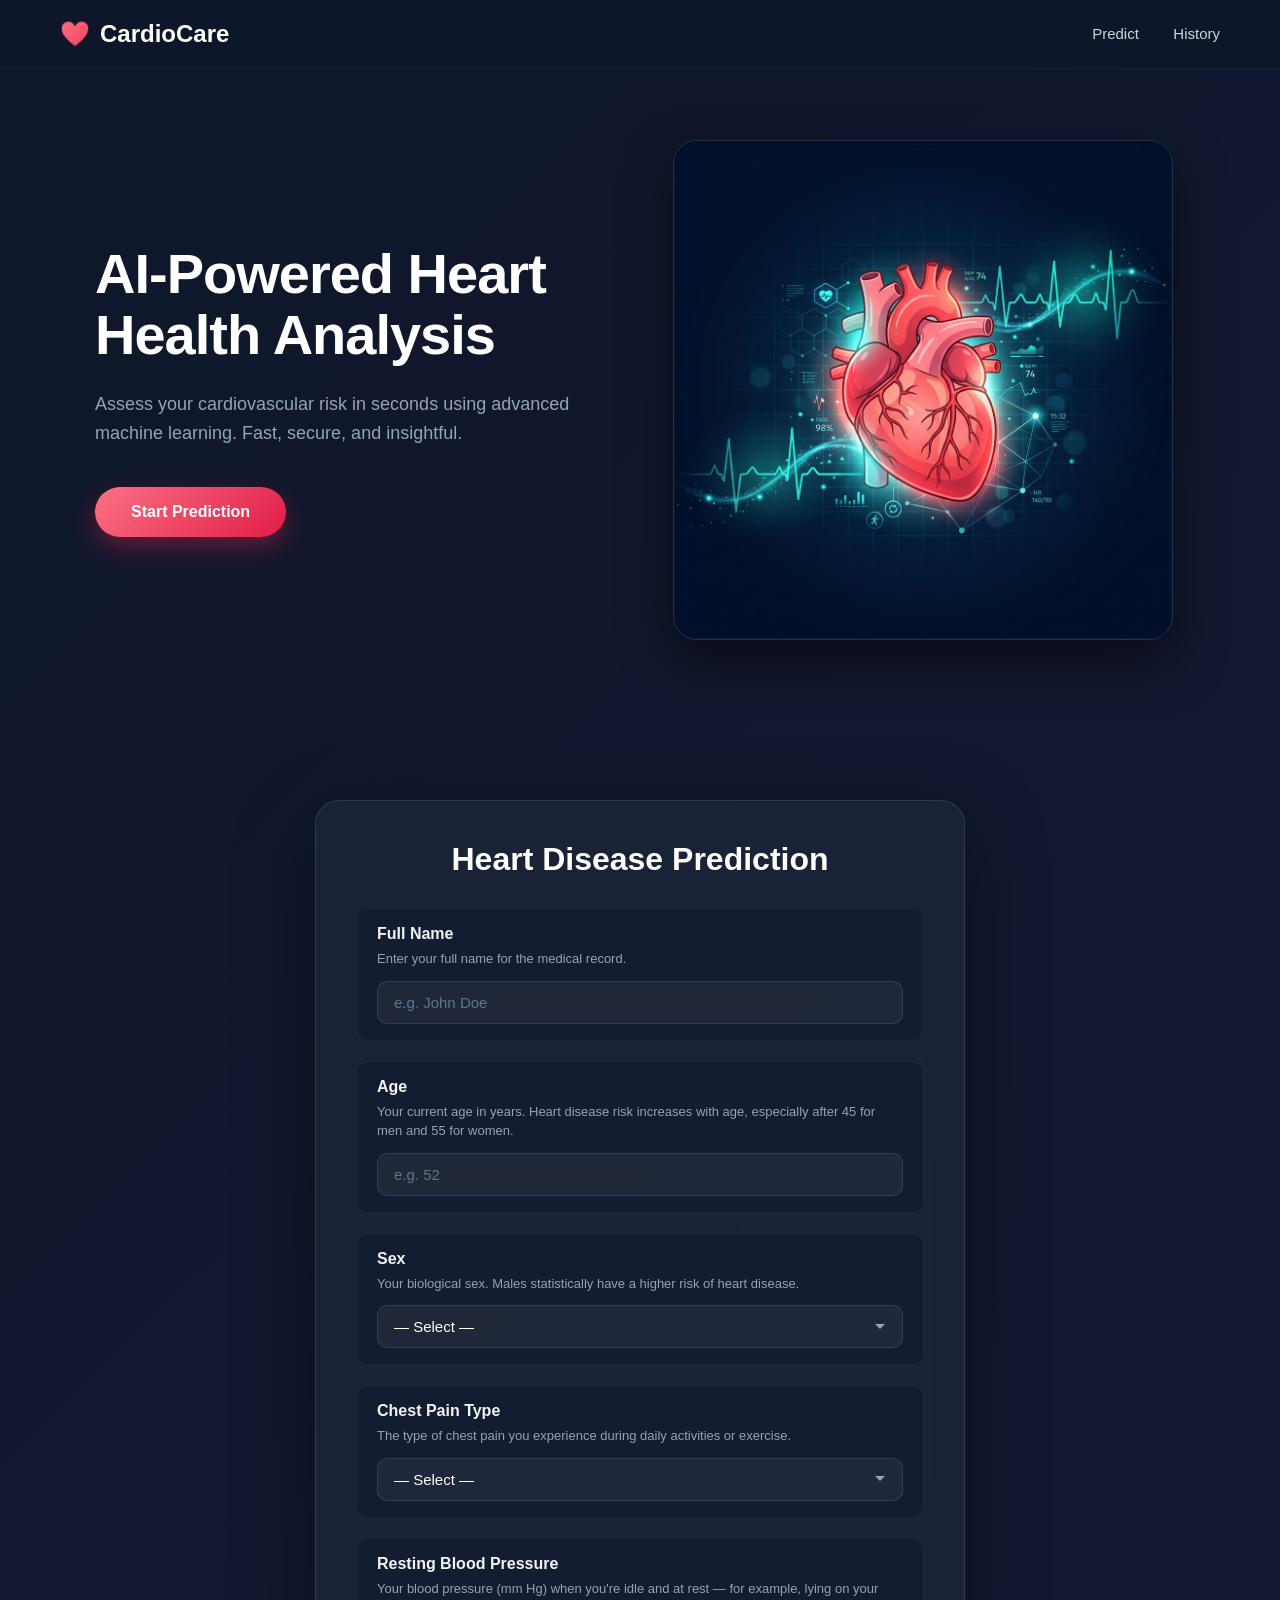
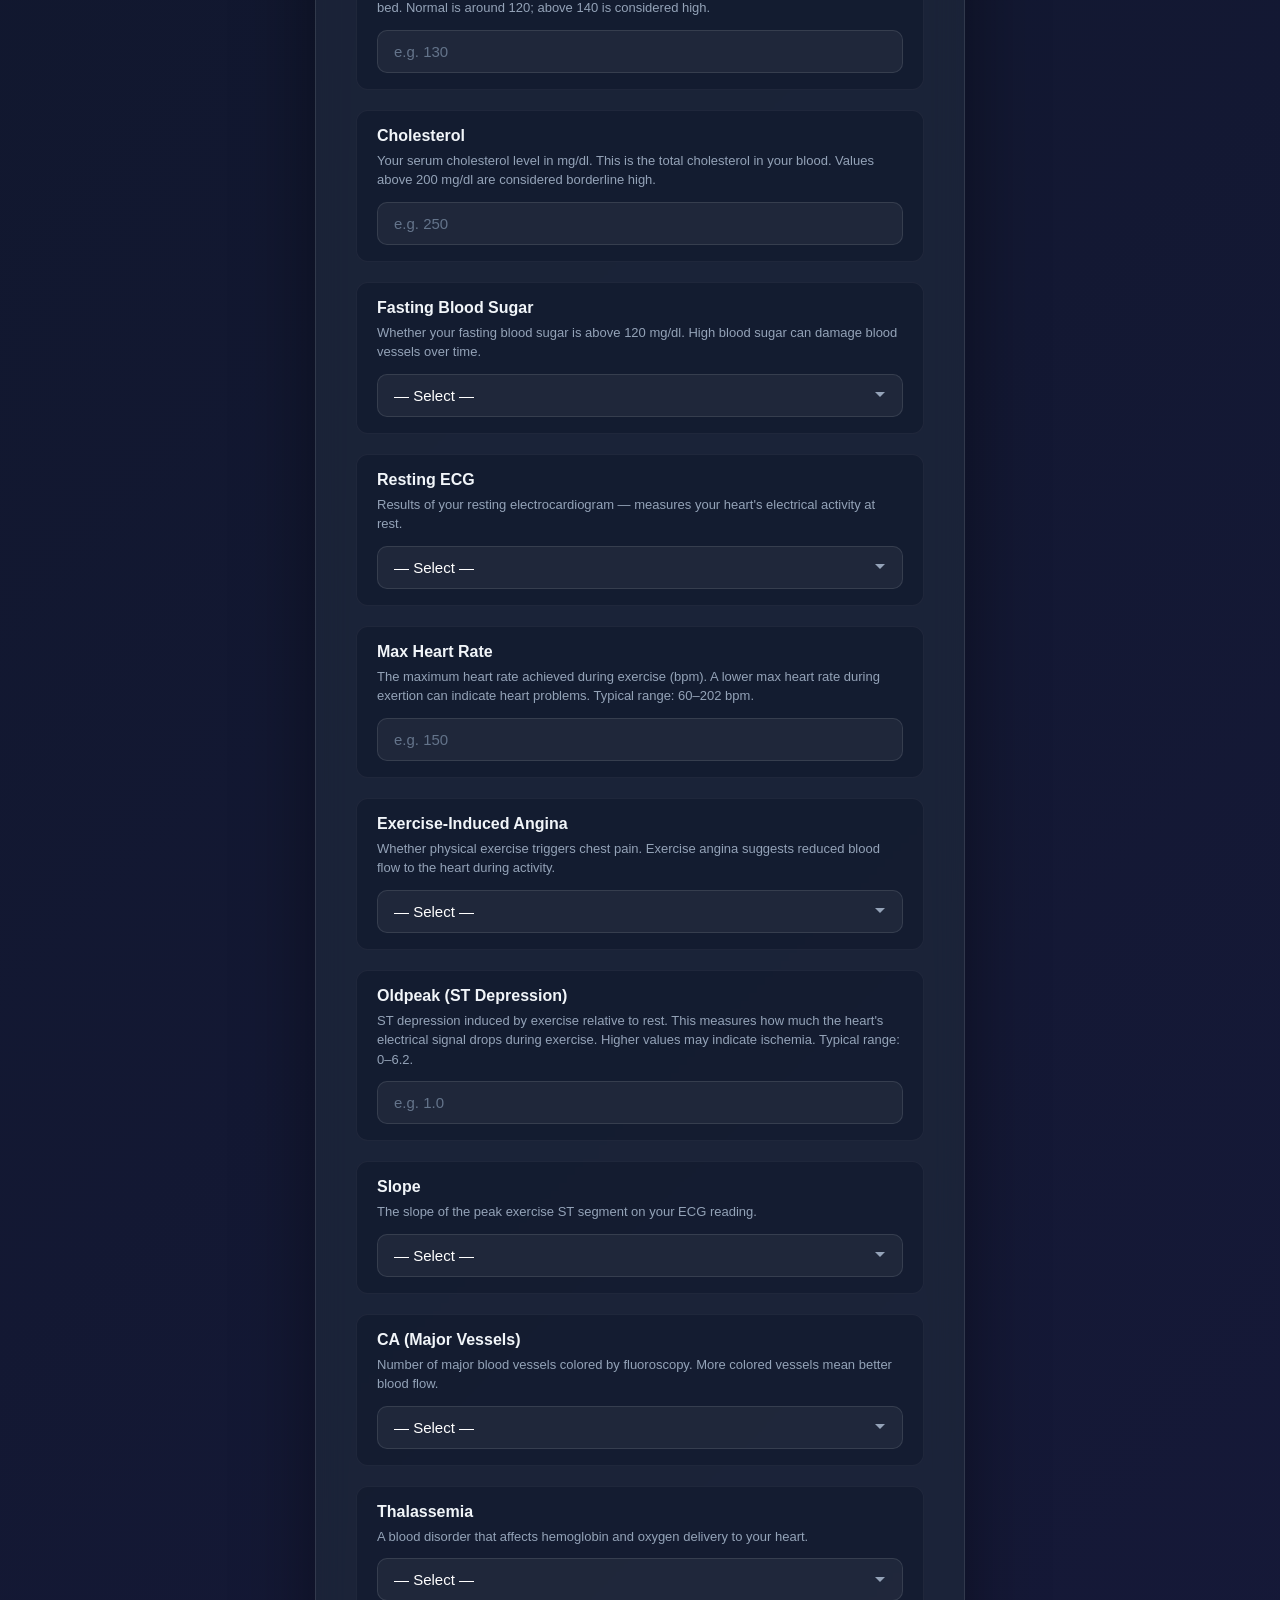
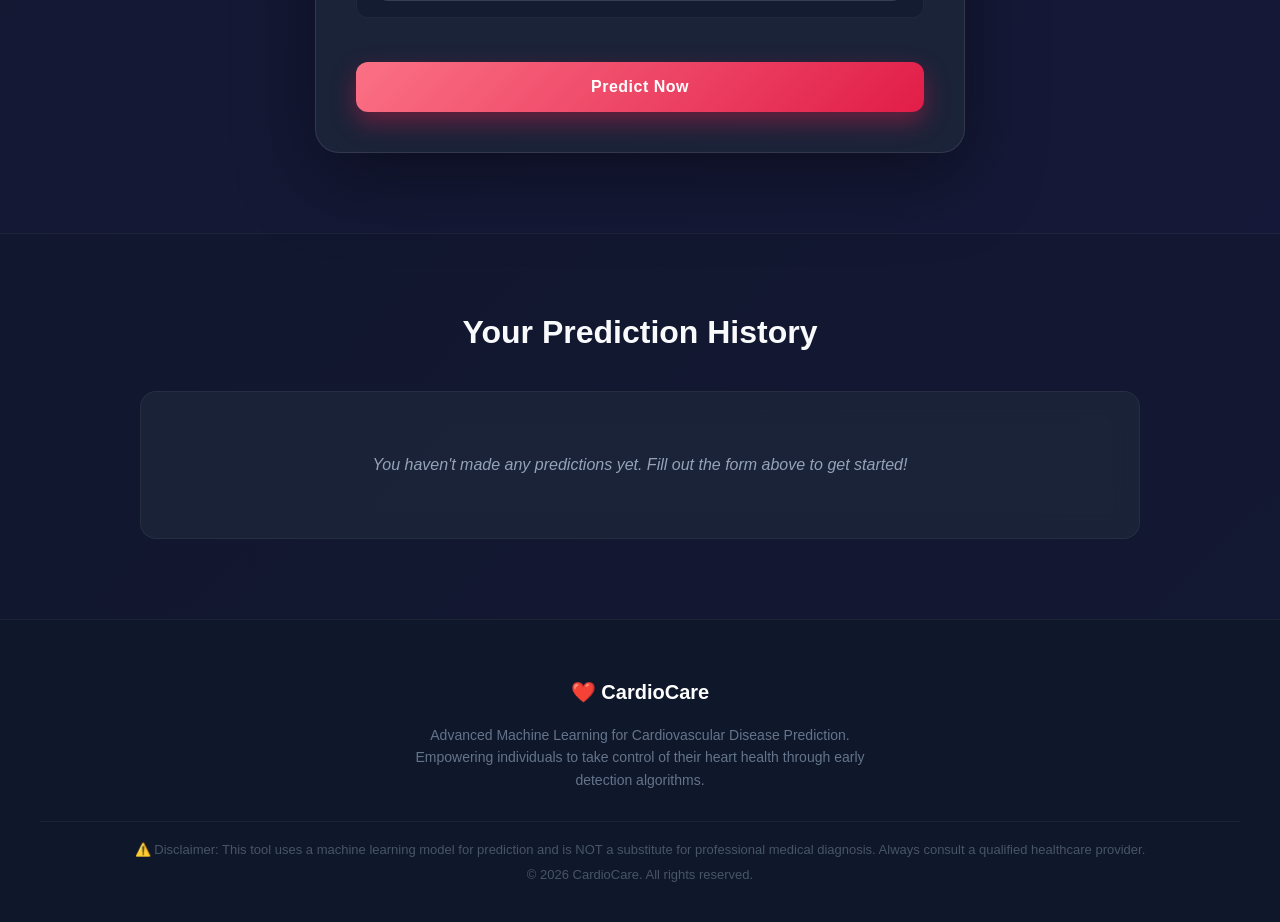
==== templates/index.html @ ba6ea1df "refactor: rebuild project structure with Flask integration, updated ML pipeline, and responsive UI." ====
<!DOCTYPE html>
<html lang="en">
<head>
  <meta charset="UTF-8">
  <meta name="viewport" content="width=device-width, initial-scale=1.0">
  <title>CardioCare | Advanced Heart Disease Prediction</title>
  <link rel="stylesheet" href="/static/style.css">
  <style>
    .alert-popup {
      display: none;
      position: fixed;
      top: 20px;
      left: 50%;
      transform: translateX(-50%);
      background-color: #f43f5e;
      color: white;
      padding: 15px 25px;
      border-radius: 8px;
      box-shadow: 0 4px 12px rgba(0, 0, 0, 0.3);
      z-index: 1000;
      font-size: 14px;
      font-weight: 500;
      animation: slideDown 0.3s ease-out;
      max-width: 90%;
      text-align: center;
    }

    .alert-popup.show {
      display: block;
    }

    @keyframes slideDown {
      from { opacity: 0; transform: translateX(-50%) translateY(-20px); }
      to { opacity: 1; transform: translateX(-50%) translateY(0); }
    }
  </style>
</head>

<body>
  <!-- HEADER -->
  <header>
    <div class="header-container">
      <a href="/" class="logo"><span>❤️</span> CardioCare</a>
      <nav>
        <a href="#predict">Predict</a>
        <a href="#history">History</a>
      </nav>
    </div>
  </header>

  <!-- HERO SECTION -->
  <section class="hero">
    <div class="hero-content">
      <h1>AI-Powered Heart Health Analysis</h1>
      <p>Assess your cardiovascular risk in seconds using advanced machine learning. Fast, secure, and insightful.</p>
      <a href="#predict" class="btn-primary">Start Prediction</a>
    </div>
    <div class="hero-image">
      <!-- The generated hero image -->
      <img src="/static/heart_hero.png" alt="Medical Technology Heart">
    </div>
  </section>

  <div id="alert" class="alert-popup"></div>

  <!-- PREDICTION SECTION -->
  <section id="predict" class="prediction-section">
    <div class="form-container">
      <h2>Heart Disease Prediction</h2>

      <form id="form">

        <div class="field-group">
          <div class="field-header">
            <h3>Full Name</h3>
            <p class="field-desc">Enter your full name for the medical record.</p>
          </div>
          <input id="patientName" placeholder="e.g. John Doe" type="text" data-label="Name">
        </div>

        <div class="field-group">
          <div class="field-header">
            <h3>Age</h3>
            <p class="field-desc">Your current age in years. Heart disease risk increases with age, especially after 45 for men and 55 for women.</p>
          </div>
          <input name="age" placeholder="e.g. 52" type="number" min="0" max="120" data-label="Age">
        </div>

        <div class="field-group">
          <div class="field-header">
            <h3>Sex</h3>
            <p class="field-desc">Your biological sex. Males statistically have a higher risk of heart disease.</p>
          </div>
          <select name="sex" data-label="Sex">
            <option value="" disabled selected>— Select —</option>
            <option value="1">Male</option>
            <option value="0">Female</option>
          </select>
        </div>

        <div class="field-group">
          <div class="field-header">
            <h3>Chest Pain Type</h3>
            <p class="field-desc">The type of chest pain you experience during daily activities or exercise.</p>
          </div>
          <select name="cp" data-label="Chest Pain Type">
            <option value="" disabled selected>— Select —</option>
            <option value="0">Typical Angina</option>
            <option value="1">Atypical Angina</option>
            <option value="2">Non-Anginal Pain</option>
            <option value="3">Asymptomatic (No Pain)</option>
          </select>
        </div>

        <div class="field-group">
          <div class="field-header">
            <h3>Resting Blood Pressure</h3>
            <p class="field-desc">Your blood pressure (mm Hg) when you're idle and at rest — for example, lying on your bed. Normal is around 120; above 140 is considered high.</p>
          </div>
          <input name="trestbps" placeholder="e.g. 130" type="number" min="80" max="200" data-label="Resting Blood Pressure">
        </div>

        <div class="field-group">
          <div class="field-header">
            <h3>Cholesterol</h3>
            <p class="field-desc">Your serum cholesterol level in mg/dl. This is the total cholesterol in your blood. Values above 200 mg/dl are considered borderline high.</p>
          </div>
          <input name="chol" placeholder="e.g. 250" type="number" min="100" max="500" data-label="Cholesterol">
        </div>

        <div class="field-group">
          <div class="field-header">
            <h3>Fasting Blood Sugar</h3>
            <p class="field-desc">Whether your fasting blood sugar is above 120 mg/dl. High blood sugar can damage blood vessels over time.</p>
          </div>
          <select name="fbs" data-label="Fasting Blood Sugar">
            <option value="" disabled selected>— Select —</option>
            <option value="1">Yes (> 120 mg/dl)</option>
            <option value="0">No (≤ 120 mg/dl)</option>
          </select>
        </div>

        <div class="field-group">
          <div class="field-header">
            <h3>Resting ECG</h3>
            <p class="field-desc">Results of your resting electrocardiogram — measures your heart's electrical activity at rest.</p>
          </div>
          <select name="restecg" data-label="Resting ECG">
            <option value="" disabled selected>— Select —</option>
            <option value="0">Normal</option>
            <option value="1">ST-T Wave Abnormality</option>
            <option value="2">Left Ventricular Hypertrophy</option>
          </select>
        </div>

        <div class="field-group">
          <div class="field-header">
            <h3>Max Heart Rate</h3>
            <p class="field-desc">The maximum heart rate achieved during exercise (bpm). A lower max heart rate during exertion can indicate heart problems. Typical range: 60–202 bpm.</p>
          </div>
          <input name="thalach" placeholder="e.g. 150" type="number" min="60" max="202" data-label="Max Heart Rate">
        </div>

        <div class="field-group">
          <div class="field-header">
            <h3>Exercise-Induced Angina</h3>
            <p class="field-desc">Whether physical exercise triggers chest pain. Exercise angina suggests reduced blood flow to the heart during activity.</p>
          </div>
          <select name="exang" data-label="Exercise-Induced Angina">
            <option value="" disabled selected>— Select —</option>
            <option value="1">Yes</option>
            <option value="0">No</option>
          </select>
        </div>

        <div class="field-group">
          <div class="field-header">
            <h3>Oldpeak (ST Depression)</h3>
            <p class="field-desc">ST depression induced by exercise relative to rest. This measures how much the heart's electrical signal drops during exercise. Higher values may indicate ischemia. Typical range: 0–6.2.</p>
          </div>
          <input name="oldpeak" placeholder="e.g. 1.0" type="number" step="0.1" min="0" max="6.2" data-label="Oldpeak">
        </div>

        <div class="field-group">
          <div class="field-header">
            <h3>Slope</h3>
            <p class="field-desc">The slope of the peak exercise ST segment on your ECG reading.</p>
          </div>
          <select name="slope" data-label="Slope">
            <option value="" disabled selected>— Select —</option>
            <option value="0">Upsloping (Normal)</option>
            <option value="1">Flat (Possible Concern)</option>
            <option value="2">Downsloping (Unhealthy)</option>
          </select>
        </div>

        <div class="field-group">
          <div class="field-header">
            <h3>CA (Major Vessels)</h3>
            <p class="field-desc">Number of major blood vessels colored by fluoroscopy. More colored vessels mean better blood flow.</p>
          </div>
          <select name="ca" data-label="CA (Major Vessels)">
            <option value="" disabled selected>— Select —</option>
            <option value="0">0 Vessels</option>
            <option value="1">1 Vessel</option>
            <option value="2">2 Vessels</option>
            <option value="3">3 Vessels</option>
          </select>
        </div>

        <div class="field-group">
          <div class="field-header">
            <h3>Thalassemia</h3>
            <p class="field-desc">A blood disorder that affects hemoglobin and oxygen delivery to your heart.</p>
          </div>
          <select name="thal" data-label="Thalassemia">
            <option value="" disabled selected>— Select —</option>
            <option value="1">Normal</option>
            <option value="2">Fixed Defect</option>
            <option value="3">Reversible Defect</option>
          </select>
        </div>

        <button type="submit" class="submit-btn">Predict Now</button>
      </form>
    </div>
  </section>

  <!-- HISTORY SECTION -->
  <section id="history" class="history-section">
    <div class="history-container">
      <h2>Your Prediction History</h2>
      
      <div class="table-wrapper">
        <table id="historyTable">
          <thead>
            <tr>
              <th>Date</th>
              <th>Name</th>
              <th>Age</th>
              <th>Sex</th>
              <th>Risk Level</th>
              <th>Probability</th>
            </tr>
          </thead>
          <tbody id="historyBody">
            <!-- Populated via JavaScript -->
          </tbody>
        </table>
        <div id="emptyHistory" style="display: none;">
          You haven't made any predictions yet. Fill out the form above to get started!
        </div>
      </div>
    </div>
  </section>

  <!-- FOOTER -->
  <footer>
    <div class="footer-container">
      <div class="footer-logo"><span>❤️</span> CardioCare</div>
      <p class="footer-desc">Advanced Machine Learning for Cardiovascular Disease Prediction. Empowering individuals to take control of their heart health through early detection algorithms.</p>
      <div class="footer-bottom">
        <p>⚠️ Disclaimer: This tool uses a machine learning model for prediction and is NOT a substitute for professional medical diagnosis. Always consult a qualified healthcare provider.</p>
        <p style="margin-top: 10px;">&copy; 2026 CardioCare. All rights reserved.</p>
      </div>
    </div>
  </footer>

  <script>
    // --- NOTIFICATIONS ---
    let alertTimeout;
    const alertPopup = document.getElementById('alert');

    function showAlert(message) {
      alertPopup.textContent = message;
      alertPopup.classList.add('show');
      clearTimeout(alertTimeout);
      alertTimeout = setTimeout(() => {
        alertPopup.classList.remove('show');
      }, 3000);
    }

    // --- VALIDATION ---
    function validateInput(input) {
      const value = parseFloat(input.value);
      const min = parseFloat(input.min);
      const max = parseFloat(input.max);
      const label = input.dataset.label || input.name;

      if (input.value === '') {
        input.classList.remove('error');
        return true;
      }

      if (isNaN(value)) {
        input.classList.add('error');
        showAlert(`${label} must be a valid number`);
        return false;
      }

      if (value < min) {
        input.classList.add('error');
        showAlert(`${label} cannot be less than ${min}`);
        return false;
      }

      if (value > max) {
        input.classList.add('error');
        showAlert(`${label} cannot be greater than ${max}`);
        return false;
      }

      input.classList.remove('error');
      return true;
    }

    const inputs = document.querySelectorAll('input[type="number"]');
    const selects = document.querySelectorAll('select');

    inputs.forEach(input => {
      // Validate only on blur to not interrupt typing
      input.addEventListener('blur', function () {
        if (this.value !== '') validateInput(this);
      });

      // Just clear error state when typing begins
      input.addEventListener('input', function () {
        this.classList.remove('error');
      });
    });

    selects.forEach(sel => {
      sel.addEventListener('change', function () {
        this.classList.remove('error');
      });
    });

    // --- HISTORY MANAGEMENT ---
    function loadHistory() {
      const history = JSON.parse(localStorage.getItem('cardioHistory') || '[]');
      const tbody = document.getElementById('historyBody');
      const emptyMsg = document.getElementById('emptyHistory');
      const table = document.getElementById('historyTable');

      if (history.length === 0) {
        table.style.display = 'none';
        emptyMsg.style.display = 'block';
        return;
      }

      table.style.display = 'table';
      emptyMsg.style.display = 'none';
      tbody.innerHTML = '';

      history.forEach(item => {
        const row = document.createElement('tr');
        
        let badgeClass = 'badge-low';
        let riskText = 'Low';
        const prob = parseFloat(item.probability);
        
        if (prob >= 60) { badgeClass = 'badge-high'; riskText = 'High'; }
        else if (prob >= 30) { badgeClass = 'badge-mild'; riskText = 'Mild'; }

        row.innerHTML = `
          <td>${item.date}</td>
          <td>${item.name || 'N/A'}</td>
          <td>${item.age}</td>
          <td>${item.sex}</td>
          <td><span class="badge ${badgeClass}">${riskText} Risk</span></td>
          <td>${item.probability}</td>
        `;
        tbody.appendChild(row);
      });
    }

    // Load history on page load
    document.addEventListener('DOMContentLoaded', loadHistory);

    // --- FORM SUBMISSION ---
    document.getElementById("form").onsubmit = async function (e) {
      e.preventDefault();

      let isValid = true;
      const nameInput = document.getElementById('patientName');

      // Validate Name
      if (nameInput.value.trim() === '') {
        nameInput.classList.add('error');
        isValid = false;
      } else {
        nameInput.classList.remove('error');
      }
      
      // Validate Inputs
      inputs.forEach(input => {
        if (input.value === '') {
          input.classList.add('error');
          isValid = false;
        } else if (!validateInput(input)) {
          isValid = false;
        }
      });

      // Validate Selects
      selects.forEach(sel => {
        if (!sel.value) {
          sel.classList.add('error');
          isValid = false;
        }
      });

      if (!isValid) {
        showAlert('Please correctly fill in all fields before submitting');
        return;
      }

      // Prepare request
      const formData = new FormData(this);

      try {
        const response = await fetch("/predict", {
          method: "POST",
          body: formData
        });

        const data = await response.json();
        const probabilityPercent = (data.probability * 100).toFixed(1);

        // Save to History
        const record = {
          date: new Date().toLocaleDateString() + ' ' + new Date().toLocaleTimeString([], {hour: '2-digit', minute:'2-digit'}),
          name: nameInput.value.trim(),
          age: formData.get('age'),
          sex: formData.get('sex') === '1' ? 'Male' : 'Female',
          prediction: data.prediction,
          probability: probabilityPercent + '%'
        };
        
        const history = JSON.parse(localStorage.getItem('cardioHistory') || '[]');
        history.unshift(record); // Add to beginning
        localStorage.setItem('cardioHistory', JSON.stringify(history));

        // Redirect to recommendations page
        window.location.href = "/recommendations?probability=" + 
          data.probability.toFixed(4) + 
          "&prediction=" + data.prediction +
          "&name=" + encodeURIComponent(nameInput.value.trim());
          
      } catch (error) {
        showAlert('An error occurred while making the prediction.');
      }
    };
  </script>
</body>
</html>
---- static/style.css ----
/* ====== BASE RESET ====== */
* {
    margin: 0;
    padding: 0;
    box-sizing: border-box;
}

html {
    scroll-behavior: smooth;
}

body {
    font-family: 'Segoe UI', Roboto, Helvetica, Arial, sans-serif;
    /* Premium dark animated gradient background */
    background: linear-gradient(135deg, #0f172a 0%, #1e1b4b 50%, #312e81 100%);
    background-size: 400% 400%;
    animation: gradientShift 15s ease infinite;
    color: #f8fafc;
    min-height: 100vh;
    display: flex;
    flex-direction: column;
}

@keyframes gradientShift {
    0% { background-position: 0% 50%; }
    50% { background-position: 100% 50%; }
    100% { background-position: 0% 50%; }
}

/* ====== HEADER ====== */
header {
    background: rgba(15, 23, 42, 0.85);
    backdrop-filter: blur(12px);
    -webkit-backdrop-filter: blur(12px);
    position: fixed;
    width: 100%;
    top: 0;
    z-index: 1000;
    border-bottom: 1px solid rgba(255, 255, 255, 0.05);
}

.header-container {
    max-width: 1200px;
    margin: 0 auto;
    padding: 20px;
    display: flex;
    justify-content: space-between;
    align-items: center;
}

.logo {
    font-size: 24px;
    font-weight: 800;
    color: #fff;
    display: flex;
    align-items: center;
    gap: 10px;
    text-decoration: none;
}

.logo span {
    background: linear-gradient(135deg, #fb7185, #f43f5e);
    -webkit-background-clip: text;
    -webkit-text-fill-color: transparent;
}

nav a {
    color: #cbd5e1;
    text-decoration: none;
    margin-left: 30px;
    font-weight: 500;
    font-size: 15px;
    transition: all 0.3s ease;
}

nav a:hover {
    color: #fb7185;
}

/* ====== HERO SECTION ====== */
.hero {
    display: flex;
    align-items: center;
    justify-content: space-between;
    max-width: 1200px;
    margin: 120px auto 60px;
    padding: 0 20px;
    min-height: 60vh;
    gap: 40px;
}

.hero-content {
    flex: 1;
    max-width: 550px;
    animation: slideRight 1s ease-out;
}

.hero-content h1 {
    font-size: 56px;
    line-height: 1.1;
    margin-bottom: 24px;
    color: #ffffff;
    font-weight: 800;
    letter-spacing: -1px;
}

.hero-content p {
    font-size: 18px;
    color: #94a3b8;
    margin-bottom: 40px;
    line-height: 1.6;
}

.btn-primary {
    display: inline-block;
    padding: 16px 36px;
    background: linear-gradient(135deg, #fb7185, #e11d48);
    color: #fff;
    text-decoration: none;
    border-radius: 50px;
    font-weight: 700;
    font-size: 16px;
    box-shadow: 0 10px 25px rgba(225, 29, 72, 0.4);
    transition: all 0.3s ease;
}

.btn-primary:hover {
    transform: translateY(-3px);
    box-shadow: 0 15px 35px rgba(225, 29, 72, 0.6);
}

.hero-image {
    flex: 1;
    display: flex;
    justify-content: center;
    animation: slideLeft 1s ease-out;
}

.hero-image img {
    max-width: 100%;
    width: 500px;
    border-radius: 24px;
    animation: float 6s ease-in-out infinite;
    box-shadow: 0 20px 50px rgba(0, 0, 0, 0.5);
    border: 1px solid rgba(255, 255, 255, 0.1);
}

@keyframes float {
    0%, 100% { transform: translateY(0); }
    50% { transform: translateY(-20px); }
}

@keyframes slideRight {
    from { opacity: 0; transform: translateX(-40px); }
    to { opacity: 1; transform: translateX(0); }
}

@keyframes slideLeft {
    from { opacity: 0; transform: translateX(40px); }
    to { opacity: 1; transform: translateX(0); }
}

/* ====== PREDICTION FORM SECTION ====== */
.prediction-section {
    padding: 80px 20px;
    display: flex;
    justify-content: center;
    position: relative;
}

.form-container {
    background: rgba(30, 41, 59, 0.7);
    backdrop-filter: blur(16px);
    -webkit-backdrop-filter: blur(16px);
    padding: 40px;
    border-radius: 24px;
    width: 650px;
    max-width: 100%;
    box-shadow: 0 25px 80px rgba(0, 0, 0, 0.4);
    border: 1px solid rgba(255, 255, 255, 0.1);
}

.form-container h2 {
    text-align: center;
    margin-bottom: 30px;
    font-size: 32px;
    color: #ffffff;
    font-weight: 700;
}

.field-group {
    margin-bottom: 20px;
    padding: 16px 20px;
    border-radius: 12px;
    background: rgba(15, 23, 42, 0.5);
    border: 1px solid rgba(255, 255, 255, 0.05);
    transition: all 0.3s ease;
}

.field-group:hover {
    border-color: rgba(251, 113, 133, 0.4);
    background: rgba(15, 23, 42, 0.8);
    transform: translateX(4px);
}

.field-header h3 {
    font-size: 16px;
    font-weight: 600;
    color: #f1f5f9;
    margin-bottom: 6px;
}

.field-desc {
    font-size: 13px;
    color: #94a3b8;
    line-height: 1.5;
    margin-bottom: 12px;
}

/* Inputs & Selects */
input, select {
    width: 100%;
    padding: 12px 16px;
    border-radius: 10px;
    border: 1px solid rgba(255, 255, 255, 0.1);
    background: rgba(255, 255, 255, 0.05);
    color: #ffffff;
    font-size: 15px;
    outline: none;
    transition: all 0.3s ease;
}

input::placeholder {
    color: #64748b;
}

input:focus, select:focus {
    border-color: #fb7185;
    background: rgba(255, 255, 255, 0.1);
    box-shadow: 0 0 0 4px rgba(251, 113, 133, 0.15);
}

select {
    appearance: none;
    -webkit-appearance: none;
    background-image: url("data:image/svg+xml,%3Csvg xmlns='http://www.w3.org/2000/svg' width='12' height='12' viewBox='0 0 12 12'%3E%3Cpath fill='%2394a3b8' d='M6 8L1 3h10z'/%3E%3C/svg%3E");
    background-repeat: no-repeat;
    background-position: right 16px center;
    padding-right: 40px;
}

select option {
    background: #1e293b;
    color: #ffffff;
}

input.error, select.error {
    border-color: #ef4444 !important;
    background: rgba(239, 68, 68, 0.1) !important;
}

/* Form Button */
.submit-btn {
    width: 100%;
    padding: 16px;
    margin-top: 24px;
    border: none;
    border-radius: 12px;
    background: linear-gradient(135deg, #fb7185, #e11d48);
    color: white;
    font-weight: 700;
    font-size: 16px;
    letter-spacing: 0.5px;
    cursor: pointer;
    transition: all 0.3s ease;
    box-shadow: 0 10px 25px rgba(225, 29, 72, 0.4);
}

.submit-btn:hover {
    transform: translateY(-2px);
    box-shadow: 0 15px 35px rgba(225, 29, 72, 0.6);
}

/* ====== HISTORY SECTION ====== */
.history-section {
    padding: 80px 20px;
    background: rgba(15, 23, 42, 0.4);
    border-top: 1px solid rgba(255, 255, 255, 0.05);
}

.history-container {
    max-width: 1000px;
    margin: 0 auto;
}

.history-container h2 {
    font-size: 32px;
    margin-bottom: 40px;
    text-align: center;
}

.table-wrapper {
    background: rgba(30, 41, 59, 0.7);
    backdrop-filter: blur(12px);
    border-radius: 16px;
    padding: 24px;
    border: 1px solid rgba(255, 255, 255, 0.05);
    overflow-x: auto;
}

table {
    width: 100%;
    border-collapse: collapse;
}

th, td {
    padding: 16px;
    text-align: left;
    border-bottom: 1px solid rgba(255, 255, 255, 0.05);
}

th {
    font-weight: 600;
    color: #94a3b8;
    text-transform: uppercase;
    font-size: 12px;
    letter-spacing: 1px;
}

td {
    color: #f1f5f9;
    font-size: 15px;
}

tr:last-child td {
    border-bottom: none;
}

.badge {
    padding: 6px 12px;
    border-radius: 20px;
    font-size: 12px;
    font-weight: 600;
}

.badge-low { background: rgba(34, 197, 94, 0.2); color: #4ade80; }
.badge-mild { background: rgba(234, 179, 8, 0.2); color: #fde047; }
.badge-high { background: rgba(239, 68, 68, 0.2); color: #f87171; }

#emptyHistory {
    text-align: center;
    color: #94a3b8;
    padding: 40px;
    font-style: italic;
}

/* ====== FOOTER ====== */
footer {
    background: #0f172a;
    padding: 60px 20px 40px;
    margin-top: auto;
    border-top: 1px solid rgba(255, 255, 255, 0.05);
}

.footer-container {
    max-width: 1200px;
    margin: 0 auto;
    text-align: center;
}

.footer-logo {
    font-size: 20px;
    font-weight: 800;
    color: #fff;
    margin-bottom: 20px;
}

.footer-logo span {
    color: #fb7185;
}

.footer-desc {
    color: #64748b;
    font-size: 14px;
    max-width: 500px;
    margin: 0 auto 30px;
    line-height: 1.6;
}

.footer-bottom {
    color: #475569;
    font-size: 13px;
    padding-top: 20px;
    border-top: 1px solid rgba(255, 255, 255, 0.05);
}

/* ====== RESPONSIVE ====== */
@media (max-width: 900px) {
    .hero {
        flex-direction: column;
        text-align: center;
        margin-top: 100px;
    }
    .hero-content h1 { font-size: 40px; }
    .hero-content p { margin: 0 auto 30px; }
    .hero-image { margin-top: 30px; }
}

@media (max-width: 600px) {
    .form-container { padding: 24px; }
    .prediction-section { padding: 40px 15px; }
    header .header-container { flex-direction: column; gap: 15px; }
    nav a { margin: 0 10px; }
}

/* Reuse existing recommendation page styles here */
.rec-container {
    width: 700px;
    max-width: 95%;
    margin: 120px auto 40px;
    color: #1e293b;
}

.rec-body {
    background: #ffffff;
    padding: 32px;
    border-radius: 20px;
    box-shadow: 0 20px 60px rgba(0, 0, 0, 0.3);
}

.risk-banner {
    text-align: center;
    padding: 40px 20px;
    border-radius: 20px;
    margin-bottom: 30px;
    animation: fadeSlideDown 0.5s ease;
    box-shadow: 0 10px 30px rgba(0,0,0,0.2);
}
/* ... existing risk-banner styles adapted slightly ... */
.risk-low { background: linear-gradient(135deg, #10b981, #34d399); color: #fff; }
.risk-mild { background: linear-gradient(135deg, #f59e0b, #fbbf24); color: #fff; }
.risk-high { background: linear-gradient(135deg, #ef4444, #f87171); color: #fff; }
.risk-icon { font-size: 56px; margin-bottom: 12px; }
.risk-banner h1 { font-size: 32px; margin-bottom: 8px; }

.rec-cards { display: grid; grid-template-columns: repeat(2, 1fr); gap: 16px; margin-bottom: 30px; }
.rec-card { background: #f8fafc; border: 1px solid #e2e8f0; border-radius: 16px; padding: 20px; transition: all 0.3s ease; }
.rec-card:hover { transform: translateY(-4px); box-shadow: 0 10px 25px rgba(0,0,0,0.05); }
.rec-card h3 { font-size: 16px; color: #0f172a; margin-bottom: 8px; font-weight: 700; }
.rec-card p { font-size: 14px; color: #475569; line-height: 1.6; }
.rec-card-urgent { border-color: #fca5a5; background: #fff5f5; }

.back-btn {
    display: block;
    text-align: center;
    padding: 16px;
    border-radius: 12px;
    background: #0f172a;
    color: white;
    font-weight: bold;
    text-decoration: none;
    transition: all 0.3s ease;
}
.back-btn:hover { background: #1e293b; }
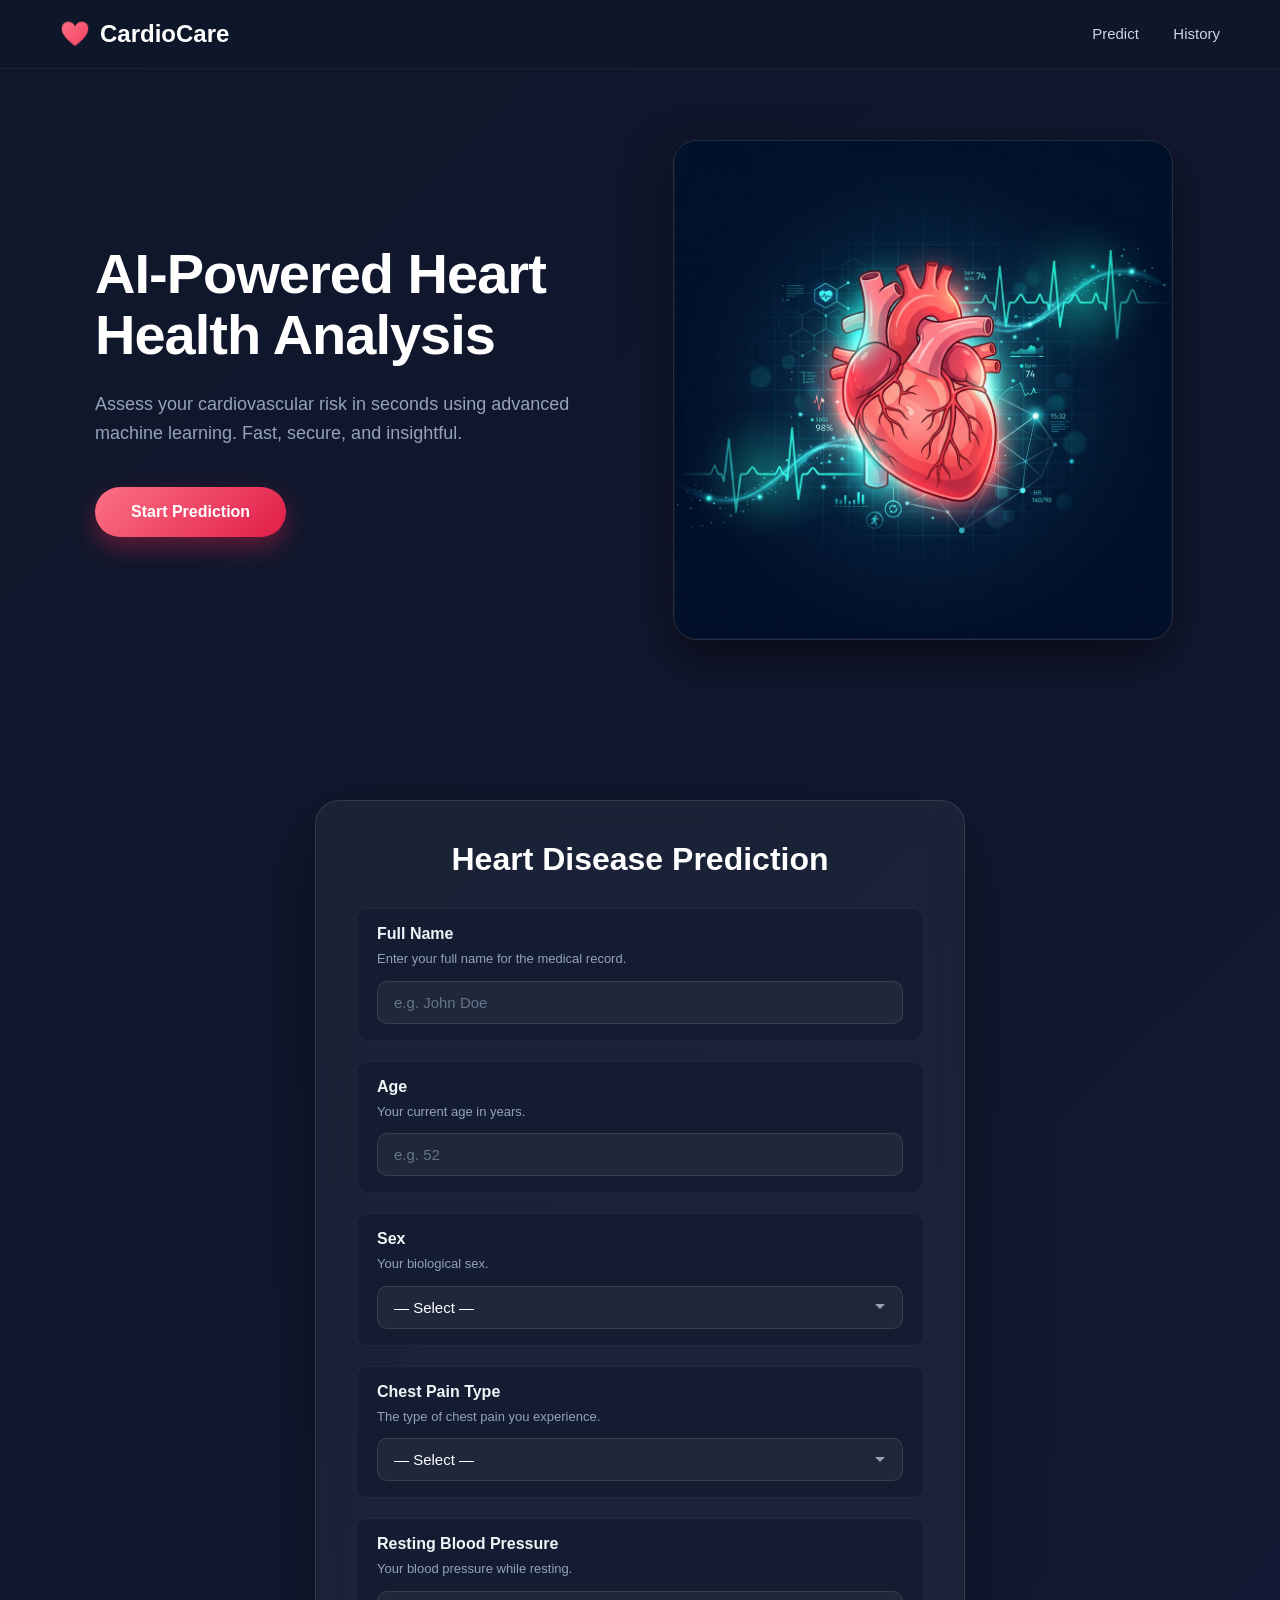
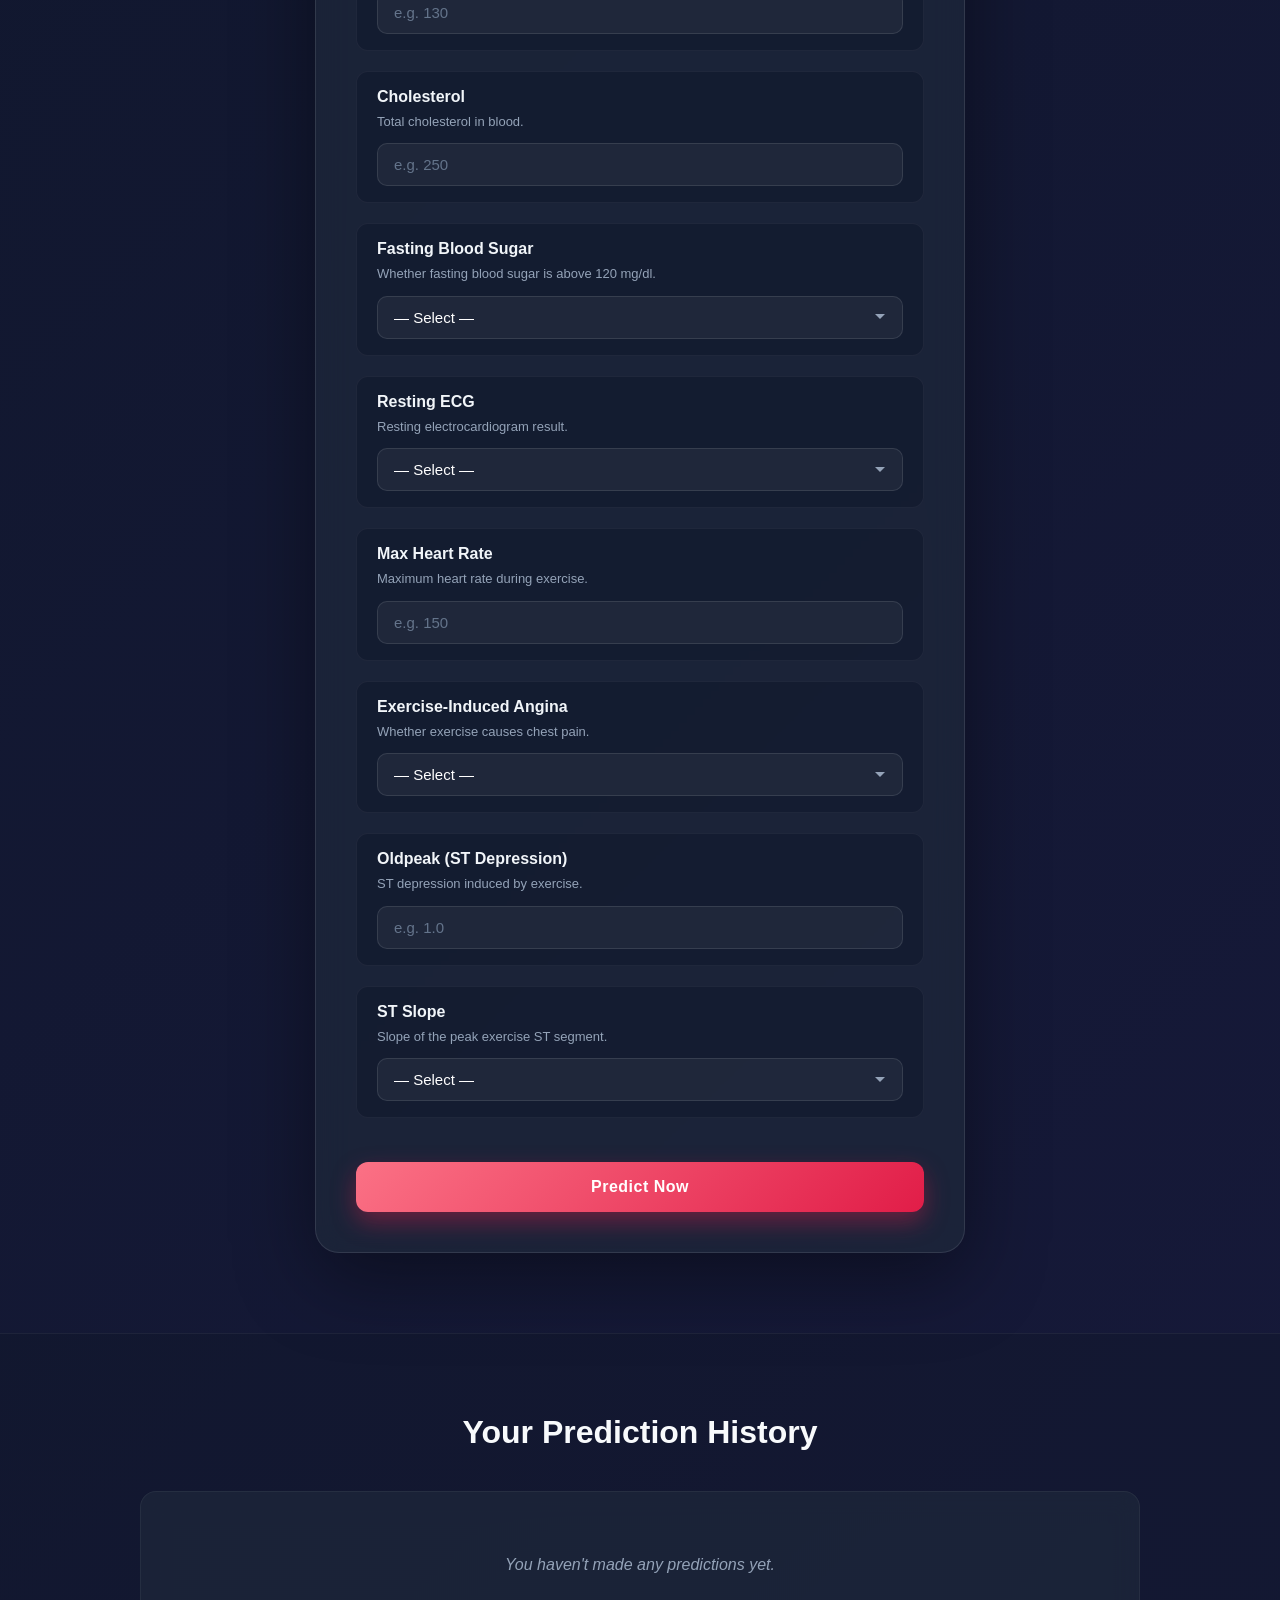
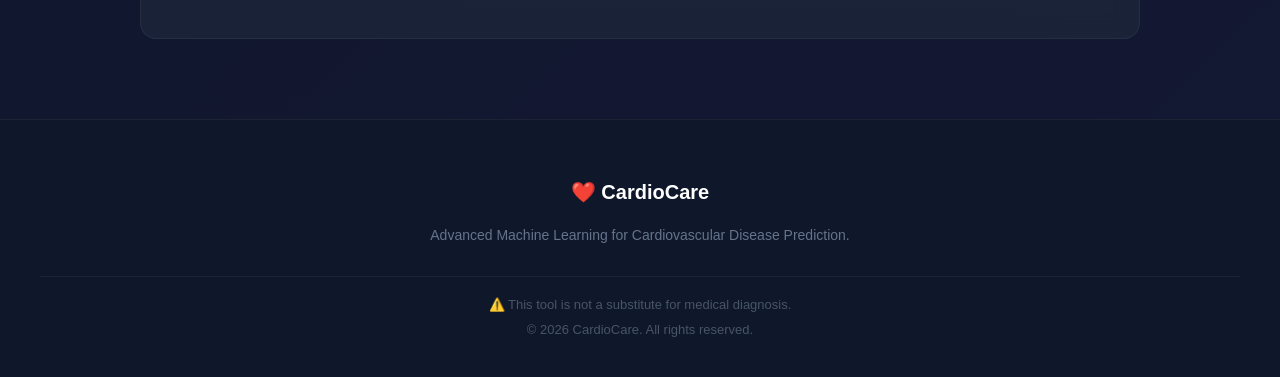
==== commit ed102cce: "feat: implement end-to-end heart disease prediction web app with model training pipeline and visual " ====
--- a/templates/index.html
+++ b/templates/index.html
@@ -1,10 +1,12 @@
 <!DOCTYPE html>
 <html lang="en">
+
 <head>
   <meta charset="UTF-8">
   <meta name="viewport" content="width=device-width, initial-scale=1.0">
   <title>CardioCare | Advanced Heart Disease Prediction</title>
   <link rel="stylesheet" href="/static/style.css">
+
   <style>
     .alert-popup {
       display: none;
@@ -30,17 +32,26 @@
     }
 
     @keyframes slideDown {
-      from { opacity: 0; transform: translateX(-50%) translateY(-20px); }
-      to { opacity: 1; transform: translateX(-50%) translateY(0); }
+      from {
+        opacity: 0;
+        transform: translateX(-50%) translateY(-20px);
+      }
+
+      to {
+        opacity: 1;
+        transform: translateX(-50%) translateY(0);
+      }
     }
   </style>
 </head>
 
 <body>
+
   <!-- HEADER -->
   <header>
     <div class="header-container">
       <a href="/" class="logo"><span>❤️</span> CardioCare</a>
+
       <nav>
         <a href="#predict">Predict</a>
         <a href="#history">History</a>
@@ -48,49 +59,80 @@
     </div>
   </header>
 
-  <!-- HERO SECTION -->
+  <!-- HERO -->
   <section class="hero">
     <div class="hero-content">
       <h1>AI-Powered Heart Health Analysis</h1>
-      <p>Assess your cardiovascular risk in seconds using advanced machine learning. Fast, secure, and insightful.</p>
+
+      <p>
+        Assess your cardiovascular risk in seconds using advanced
+        machine learning. Fast, secure, and insightful.
+      </p>
+
       <a href="#predict" class="btn-primary">Start Prediction</a>
     </div>
+
     <div class="hero-image">
-      <!-- The generated hero image -->
       <img src="/static/heart_hero.png" alt="Medical Technology Heart">
     </div>
   </section>
 
   <div id="alert" class="alert-popup"></div>
 
-  <!-- PREDICTION SECTION -->
+  <!-- PREDICTION -->
   <section id="predict" class="prediction-section">
+
     <div class="form-container">
+
       <h2>Heart Disease Prediction</h2>
 
       <form id="form">
 
+        <!-- FULL NAME -->
         <div class="field-group">
           <div class="field-header">
             <h3>Full Name</h3>
-            <p class="field-desc">Enter your full name for the medical record.</p>
-          </div>
-          <input id="patientName" placeholder="e.g. John Doe" type="text" data-label="Name">
-        </div>
-
+            <p class="field-desc">
+              Enter your full name for the medical record.
+            </p>
+          </div>
+
+          <input
+            id="patientName"
+            placeholder="e.g. John Doe"
+            type="text"
+            data-label="Name"
+          >
+        </div>
+
+        <!-- AGE -->
         <div class="field-group">
           <div class="field-header">
             <h3>Age</h3>
-            <p class="field-desc">Your current age in years. Heart disease risk increases with age, especially after 45 for men and 55 for women.</p>
-          </div>
-          <input name="age" placeholder="e.g. 52" type="number" min="0" max="120" data-label="Age">
-        </div>
-
+            <p class="field-desc">
+              Your current age in years.
+            </p>
+          </div>
+
+          <input
+            name="age"
+            placeholder="e.g. 52"
+            type="number"
+            min="0"
+            max="120"
+            data-label="Age"
+          >
+        </div>
+
+        <!-- SEX -->
         <div class="field-group">
           <div class="field-header">
             <h3>Sex</h3>
-            <p class="field-desc">Your biological sex. Males statistically have a higher risk of heart disease.</p>
-          </div>
+            <p class="field-desc">
+              Your biological sex.
+            </p>
+          </div>
+
           <select name="sex" data-label="Sex">
             <option value="" disabled selected>— Select —</option>
             <option value="1">Male</option>
@@ -98,12 +140,16 @@
           </select>
         </div>
 
+        <!-- CHEST PAIN TYPE -->
         <div class="field-group">
           <div class="field-header">
             <h3>Chest Pain Type</h3>
-            <p class="field-desc">The type of chest pain you experience during daily activities or exercise.</p>
-          </div>
-          <select name="cp" data-label="Chest Pain Type">
+            <p class="field-desc">
+              The type of chest pain you experience.
+            </p>
+          </div>
+
+          <select name="chest pain type" data-label="Chest Pain Type">
             <option value="" disabled selected>— Select —</option>
             <option value="0">Typical Angina</option>
             <option value="1">Atypical Angina</option>
@@ -112,40 +158,76 @@
           </select>
         </div>
 
+        <!-- RESTING BP -->
         <div class="field-group">
           <div class="field-header">
             <h3>Resting Blood Pressure</h3>
-            <p class="field-desc">Your blood pressure (mm Hg) when you're idle and at rest — for example, lying on your bed. Normal is around 120; above 140 is considered high.</p>
-          </div>
-          <input name="trestbps" placeholder="e.g. 130" type="number" min="80" max="200" data-label="Resting Blood Pressure">
-        </div>
-
+            <p class="field-desc">
+              Your blood pressure while resting.
+            </p>
+          </div>
+
+          <input
+            name="resting bp s"
+            placeholder="e.g. 130"
+            type="number"
+            min="80"
+            max="200"
+            data-label="Resting Blood Pressure"
+          >
+        </div>
+
+        <!-- CHOLESTEROL -->
         <div class="field-group">
           <div class="field-header">
             <h3>Cholesterol</h3>
-            <p class="field-desc">Your serum cholesterol level in mg/dl. This is the total cholesterol in your blood. Values above 200 mg/dl are considered borderline high.</p>
-          </div>
-          <input name="chol" placeholder="e.g. 250" type="number" min="100" max="500" data-label="Cholesterol">
-        </div>
-
+            <p class="field-desc">
+              Total cholesterol in blood.
+            </p>
+          </div>
+
+          <input
+            name="cholesterol"
+            placeholder="e.g. 250"
+            type="number"
+            min="100"
+            max="500"
+            data-label="Cholesterol"
+          >
+        </div>
+
+        <!-- FASTING BLOOD SUGAR -->
         <div class="field-group">
           <div class="field-header">
             <h3>Fasting Blood Sugar</h3>
-            <p class="field-desc">Whether your fasting blood sugar is above 120 mg/dl. High blood sugar can damage blood vessels over time.</p>
-          </div>
-          <select name="fbs" data-label="Fasting Blood Sugar">
+            <p class="field-desc">
+              Whether fasting blood sugar is above 120 mg/dl.
+            </p>
+          </div>
+
+          <select
+            name="fasting blood sugar"
+            data-label="Fasting Blood Sugar"
+          >
             <option value="" disabled selected>— Select —</option>
             <option value="1">Yes (> 120 mg/dl)</option>
             <option value="0">No (≤ 120 mg/dl)</option>
           </select>
         </div>
 
+        <!-- RESTING ECG -->
         <div class="field-group">
           <div class="field-header">
             <h3>Resting ECG</h3>
-            <p class="field-desc">Results of your resting electrocardiogram — measures your heart's electrical activity at rest.</p>
-          </div>
-          <select name="restecg" data-label="Resting ECG">
+            <p class="field-desc">
+              Resting electrocardiogram result.
+            </p>
+          </div>
+
+          <select
+            name="resting ecg"
+            data-label="Resting ECG"
+          >
             <option value="" disabled selected>— Select —</option>
             <option value="0">Normal</option>
             <option value="1">ST-T Wave Abnormality</option>
@@ -153,86 +235,104 @@
           </select>
         </div>
 
+        <!-- MAX HEART RATE -->
         <div class="field-group">
           <div class="field-header">
             <h3>Max Heart Rate</h3>
-            <p class="field-desc">The maximum heart rate achieved during exercise (bpm). A lower max heart rate during exertion can indicate heart problems. Typical range: 60–202 bpm.</p>
-          </div>
-          <input name="thalach" placeholder="e.g. 150" type="number" min="60" max="202" data-label="Max Heart Rate">
-        </div>
-
+            <p class="field-desc">
+              Maximum heart rate during exercise.
+            </p>
+          </div>
+
+          <input
+            name="max heart rate"
+            placeholder="e.g. 150"
+            type="number"
+            min="60"
+            max="202"
+            data-label="Max Heart Rate"
+          >
+        </div>
+
+        <!-- EXERCISE ANGINA -->
         <div class="field-group">
           <div class="field-header">
             <h3>Exercise-Induced Angina</h3>
-            <p class="field-desc">Whether physical exercise triggers chest pain. Exercise angina suggests reduced blood flow to the heart during activity.</p>
-          </div>
-          <select name="exang" data-label="Exercise-Induced Angina">
+            <p class="field-desc">
+              Whether exercise causes chest pain.
+            </p>
+          </div>
+
+          <select
+            name="exercise angina"
+            data-label="Exercise-Induced Angina"
+          >
             <option value="" disabled selected>— Select —</option>
             <option value="1">Yes</option>
             <option value="0">No</option>
           </select>
         </div>
 
+        <!-- OLDPEAK -->
         <div class="field-group">
           <div class="field-header">
             <h3>Oldpeak (ST Depression)</h3>
-            <p class="field-desc">ST depression induced by exercise relative to rest. This measures how much the heart's electrical signal drops during exercise. Higher values may indicate ischemia. Typical range: 0–6.2.</p>
-          </div>
-          <input name="oldpeak" placeholder="e.g. 1.0" type="number" step="0.1" min="0" max="6.2" data-label="Oldpeak">
-        </div>
-
-        <div class="field-group">
-          <div class="field-header">
-            <h3>Slope</h3>
-            <p class="field-desc">The slope of the peak exercise ST segment on your ECG reading.</p>
-          </div>
-          <select name="slope" data-label="Slope">
+            <p class="field-desc">
+              ST depression induced by exercise.
+            </p>
+          </div>
+
+          <input
+            name="oldpeak"
+            placeholder="e.g. 1.0"
+            type="number"
+            step="0.1"
+            min="0"
+            max="6.2"
+            data-label="Oldpeak"
+          >
+        </div>
+
+        <!-- ST SLOPE -->
+        <div class="field-group">
+          <div class="field-header">
+            <h3>ST Slope</h3>
+            <p class="field-desc">
+              Slope of the peak exercise ST segment.
+            </p>
+          </div>
+
+          <select
+            name="ST slope"
+            data-label="ST Slope"
+          >
             <option value="" disabled selected>— Select —</option>
             <option value="0">Upsloping (Normal)</option>
-            <option value="1">Flat (Possible Concern)</option>
-            <option value="2">Downsloping (Unhealthy)</option>
+            <option value="1">Flat</option>
+            <option value="2">Downsloping</option>
           </select>
         </div>
 
-        <div class="field-group">
-          <div class="field-header">
-            <h3>CA (Major Vessels)</h3>
-            <p class="field-desc">Number of major blood vessels colored by fluoroscopy. More colored vessels mean better blood flow.</p>
-          </div>
-          <select name="ca" data-label="CA (Major Vessels)">
-            <option value="" disabled selected>— Select —</option>
-            <option value="0">0 Vessels</option>
-            <option value="1">1 Vessel</option>
-            <option value="2">2 Vessels</option>
-            <option value="3">3 Vessels</option>
-          </select>
-        </div>
-
-        <div class="field-group">
-          <div class="field-header">
-            <h3>Thalassemia</h3>
-            <p class="field-desc">A blood disorder that affects hemoglobin and oxygen delivery to your heart.</p>
-          </div>
-          <select name="thal" data-label="Thalassemia">
-            <option value="" disabled selected>— Select —</option>
-            <option value="1">Normal</option>
-            <option value="2">Fixed Defect</option>
-            <option value="3">Reversible Defect</option>
-          </select>
-        </div>
-
-        <button type="submit" class="submit-btn">Predict Now</button>
+        <!-- SUBMIT -->
+        <button type="submit" class="submit-btn">
+          Predict Now
+        </button>
+
       </form>
     </div>
   </section>
 
-  <!-- HISTORY SECTION -->
+  <!-- HISTORY -->
   <section id="history" class="history-section">
+
     <div class="history-container">
+
       <h2>Your Prediction History</h2>
-      
+
       <div class="table-wrapper">
+
         <table id="historyTable">
+
           <thead>
             <tr>
               <th>Date</th>
@@ -243,124 +343,201 @@
               <th>Probability</th>
             </tr>
           </thead>
-          <tbody id="historyBody">
-            <!-- Populated via JavaScript -->
-          </tbody>
+
+          <tbody id="historyBody"></tbody>
+
         </table>
+
         <div id="emptyHistory" style="display: none;">
-          You haven't made any predictions yet. Fill out the form above to get started!
-        </div>
+          You haven't made any predictions yet.
+        </div>
+
       </div>
     </div>
   </section>
 
   <!-- FOOTER -->
   <footer>
+
     <div class="footer-container">
-      <div class="footer-logo"><span>❤️</span> CardioCare</div>
-      <p class="footer-desc">Advanced Machine Learning for Cardiovascular Disease Prediction. Empowering individuals to take control of their heart health through early detection algorithms.</p>
+
+      <div class="footer-logo">
+        <span>❤️</span> CardioCare
+      </div>
+
+      <p class="footer-desc">
+        Advanced Machine Learning for Cardiovascular Disease Prediction.
+      </p>
+
       <div class="footer-bottom">
-        <p>⚠️ Disclaimer: This tool uses a machine learning model for prediction and is NOT a substitute for professional medical diagnosis. Always consult a qualified healthcare provider.</p>
-        <p style="margin-top: 10px;">&copy; 2026 CardioCare. All rights reserved.</p>
+
+        <p>
+          ⚠️ This tool is not a substitute for medical diagnosis.
+        </p>
+
+        <p style="margin-top: 10px;">
+          &copy; 2026 CardioCare. All rights reserved.
+        </p>
+
       </div>
     </div>
   </footer>
 
   <script>
-    // --- NOTIFICATIONS ---
+
+    // ALERTS
+
     let alertTimeout;
+
     const alertPopup = document.getElementById('alert');
 
     function showAlert(message) {
+
       alertPopup.textContent = message;
+
       alertPopup.classList.add('show');
+
       clearTimeout(alertTimeout);
+
       alertTimeout = setTimeout(() => {
+
         alertPopup.classList.remove('show');
+
       }, 3000);
     }
 
-    // --- VALIDATION ---
+    // VALIDATION
+
     function validateInput(input) {
+
       const value = parseFloat(input.value);
+
       const min = parseFloat(input.min);
+
       const max = parseFloat(input.max);
+
       const label = input.dataset.label || input.name;
 
       if (input.value === '') {
+
         input.classList.remove('error');
+
         return true;
       }
 
       if (isNaN(value)) {
+
         input.classList.add('error');
+
         showAlert(`${label} must be a valid number`);
+
         return false;
       }
 
       if (value < min) {
+
         input.classList.add('error');
+
         showAlert(`${label} cannot be less than ${min}`);
+
         return false;
       }
 
       if (value > max) {
+
         input.classList.add('error');
+
         showAlert(`${label} cannot be greater than ${max}`);
+
         return false;
       }
 
       input.classList.remove('error');
+
       return true;
     }
 
     const inputs = document.querySelectorAll('input[type="number"]');
+
     const selects = document.querySelectorAll('select');
 
     inputs.forEach(input => {
-      // Validate only on blur to not interrupt typing
+
       input.addEventListener('blur', function () {
+
         if (this.value !== '') validateInput(this);
+
       });
 
-      // Just clear error state when typing begins
       input.addEventListener('input', function () {
+
         this.classList.remove('error');
+
       });
     });
 
     selects.forEach(sel => {
+
       sel.addEventListener('change', function () {
+
         this.classList.remove('error');
+
       });
     });
 
-    // --- HISTORY MANAGEMENT ---
+    // HISTORY
+
     function loadHistory() {
-      const history = JSON.parse(localStorage.getItem('cardioHistory') || '[]');
+
+      const history = JSON.parse(
+        localStorage.getItem('cardioHistory') || '[]'
+      );
+
       const tbody = document.getElementById('historyBody');
+
       const emptyMsg = document.getElementById('emptyHistory');
+
       const table = document.getElementById('historyTable');
 
       if (history.length === 0) {
+
         table.style.display = 'none';
+
         emptyMsg.style.display = 'block';
+
         return;
       }
 
       table.style.display = 'table';
+
       emptyMsg.style.display = 'none';
+
       tbody.innerHTML = '';
 
       history.forEach(item => {
+
         const row = document.createElement('tr');
-        
+
         let badgeClass = 'badge-low';
+
         let riskText = 'Low';
+
         const prob = parseFloat(item.probability);
-        
-        if (prob >= 60) { badgeClass = 'badge-high'; riskText = 'High'; }
-        else if (prob >= 30) { badgeClass = 'badge-mild'; riskText = 'Mild'; }
+
+        if (prob >= 60) {
+
+          badgeClass = 'badge-high';
+
+          riskText = 'High';
+
+        }
+
+        else if (prob >= 30) {
+
+          badgeClass = 'badge-mild';
+
+          riskText = 'Mild';
+        }
 
         row.innerHTML = `
           <td>${item.date}</td>
@@ -370,87 +547,134 @@
           <td><span class="badge ${badgeClass}">${riskText} Risk</span></td>
           <td>${item.probability}</td>
         `;
+
         tbody.appendChild(row);
       });
     }
 
-    // Load history on page load
     document.addEventListener('DOMContentLoaded', loadHistory);
 
-    // --- FORM SUBMISSION ---
+    // SUBMIT
+
     document.getElementById("form").onsubmit = async function (e) {
+
       e.preventDefault();
 
       let isValid = true;
+
       const nameInput = document.getElementById('patientName');
 
-      // Validate Name
       if (nameInput.value.trim() === '') {
+
         nameInput.classList.add('error');
+
         isValid = false;
+
       } else {
+
         nameInput.classList.remove('error');
       }
-      
-      // Validate Inputs
+
       inputs.forEach(input => {
+
         if (input.value === '') {
+
           input.classList.add('error');
+
           isValid = false;
+
         } else if (!validateInput(input)) {
+
           isValid = false;
         }
       });
 
-      // Validate Selects
       selects.forEach(sel => {
+
         if (!sel.value) {
+
           sel.classList.add('error');
+
           isValid = false;
         }
       });
 
       if (!isValid) {
-        showAlert('Please correctly fill in all fields before submitting');
+
+        showAlert(
+          'Please correctly fill in all fields before submitting'
+        );
+
         return;
       }
 
-      // Prepare request
       const formData = new FormData(this);
 
       try {
+
         const response = await fetch("/predict", {
           method: "POST",
           body: formData
         });
 
         const data = await response.json();
-        const probabilityPercent = (data.probability * 100).toFixed(1);
-
-        // Save to History
+
+        const probabilityPercent =
+          (data.probability * 100).toFixed(1);
+
         const record = {
-          date: new Date().toLocaleDateString() + ' ' + new Date().toLocaleTimeString([], {hour: '2-digit', minute:'2-digit'}),
+
+          date:
+            new Date().toLocaleDateString()
+            + ' '
+            + new Date().toLocaleTimeString([], {
+              hour: '2-digit',
+              minute: '2-digit'
+            }),
+
           name: nameInput.value.trim(),
+
           age: formData.get('age'),
-          sex: formData.get('sex') === '1' ? 'Male' : 'Female',
+
+          sex:
+            formData.get('sex') === '1'
+              ? 'Male'
+              : 'Female',
+
           prediction: data.prediction,
+
           probability: probabilityPercent + '%'
         };
-        
-        const history = JSON.parse(localStorage.getItem('cardioHistory') || '[]');
-        history.unshift(record); // Add to beginning
-        localStorage.setItem('cardioHistory', JSON.stringify(history));
-
-        // Redirect to recommendations page
-        window.location.href = "/recommendations?probability=" + 
-          data.probability.toFixed(4) + 
-          "&prediction=" + data.prediction +
-          "&name=" + encodeURIComponent(nameInput.value.trim());
-          
+
+        const history = JSON.parse(
+          localStorage.getItem('cardioHistory') || '[]'
+        );
+
+        history.unshift(record);
+
+        localStorage.setItem(
+          'cardioHistory',
+          JSON.stringify(history)
+        );
+
+        window.location.href =
+          "/recommendations?probability="
+          + data.probability.toFixed(4)
+          + "&prediction="
+          + data.prediction
+          + "&name="
+          + encodeURIComponent(nameInput.value.trim());
+
       } catch (error) {
-        showAlert('An error occurred while making the prediction.');
+
+        showAlert(
+          'An error occurred while making the prediction.'
+        );
       }
     };
+
   </script>
+
 </body>
+
 </html>
--- a/static/style.css
+++ b/static/style.css
@@ -22,9 +22,17 @@
 }
 
 @keyframes gradientShift {
-    0% { background-position: 0% 50%; }
-    50% { background-position: 100% 50%; }
-    100% { background-position: 0% 50%; }
+    0% {
+        background-position: 0% 50%;
+    }
+
+    50% {
+        background-position: 100% 50%;
+    }
+
+    100% {
+        background-position: 0% 50%;
+    }
 }
 
 /* ====== HEADER ====== */
@@ -146,18 +154,39 @@
 }
 
 @keyframes float {
-    0%, 100% { transform: translateY(0); }
-    50% { transform: translateY(-20px); }
+
+    0%,
+    100% {
+        transform: translateY(0);
+    }
+
+    50% {
+        transform: translateY(-20px);
+    }
 }
 
 @keyframes slideRight {
-    from { opacity: 0; transform: translateX(-40px); }
-    to { opacity: 1; transform: translateX(0); }
+    from {
+        opacity: 0;
+        transform: translateX(-40px);
+    }
+
+    to {
+        opacity: 1;
+        transform: translateX(0);
+    }
 }
 
 @keyframes slideLeft {
-    from { opacity: 0; transform: translateX(40px); }
-    to { opacity: 1; transform: translateX(0); }
+    from {
+        opacity: 0;
+        transform: translateX(40px);
+    }
+
+    to {
+        opacity: 1;
+        transform: translateX(0);
+    }
 }
 
 /* ====== PREDICTION FORM SECTION ====== */
@@ -218,7 +247,8 @@
 }
 
 /* Inputs & Selects */
-input, select {
+input,
+select {
     width: 100%;
     padding: 12px 16px;
     border-radius: 10px;
@@ -234,7 +264,8 @@
     color: #64748b;
 }
 
-input:focus, select:focus {
+input:focus,
+select:focus {
     border-color: #fb7185;
     background: rgba(255, 255, 255, 0.1);
     box-shadow: 0 0 0 4px rgba(251, 113, 133, 0.15);
@@ -254,7 +285,8 @@
     color: #ffffff;
 }
 
-input.error, select.error {
+input.error,
+select.error {
     border-color: #ef4444 !important;
     background: rgba(239, 68, 68, 0.1) !important;
 }
@@ -313,7 +345,8 @@
     border-collapse: collapse;
 }
 
-th, td {
+th,
+td {
     padding: 16px;
     text-align: left;
     border-bottom: 1px solid rgba(255, 255, 255, 0.05);
@@ -343,9 +376,20 @@
     font-weight: 600;
 }
 
-.badge-low { background: rgba(34, 197, 94, 0.2); color: #4ade80; }
-.badge-mild { background: rgba(234, 179, 8, 0.2); color: #fde047; }
-.badge-high { background: rgba(239, 68, 68, 0.2); color: #f87171; }
+.badge-low {
+    background: rgba(34, 197, 94, 0.2);
+    color: #4ade80;
+}
+
+.badge-mild {
+    background: rgba(234, 179, 8, 0.2);
+    color: #fde047;
+}
+
+.badge-high {
+    background: rgba(239, 68, 68, 0.2);
+    color: #f87171;
+}
 
 #emptyHistory {
     text-align: center;
@@ -401,16 +445,37 @@
         text-align: center;
         margin-top: 100px;
     }
-    .hero-content h1 { font-size: 40px; }
-    .hero-content p { margin: 0 auto 30px; }
-    .hero-image { margin-top: 30px; }
+
+    .hero-content h1 {
+        font-size: 40px;
+    }
+
+    .hero-content p {
+        margin: 0 auto 30px;
+    }
+
+    .hero-image {
+        margin-top: 30px;
+    }
 }
 
 @media (max-width: 600px) {
-    .form-container { padding: 24px; }
-    .prediction-section { padding: 40px 15px; }
-    header .header-container { flex-direction: column; gap: 15px; }
-    nav a { margin: 0 10px; }
+    .form-container {
+        padding: 24px;
+    }
+
+    .prediction-section {
+        padding: 40px 15px;
+    }
+
+    header .header-container {
+        flex-direction: column;
+        gap: 15px;
+    }
+
+    nav a {
+        margin: 0 10px;
+    }
 }
 
 /* Reuse existing recommendation page styles here */
@@ -434,21 +499,72 @@
     border-radius: 20px;
     margin-bottom: 30px;
     animation: fadeSlideDown 0.5s ease;
-    box-shadow: 0 10px 30px rgba(0,0,0,0.2);
-}
+    box-shadow: 0 10px 30px rgba(0, 0, 0, 0.2);
+}
+
 /* ... existing risk-banner styles adapted slightly ... */
-.risk-low { background: linear-gradient(135deg, #10b981, #34d399); color: #fff; }
-.risk-mild { background: linear-gradient(135deg, #f59e0b, #fbbf24); color: #fff; }
-.risk-high { background: linear-gradient(135deg, #ef4444, #f87171); color: #fff; }
-.risk-icon { font-size: 56px; margin-bottom: 12px; }
-.risk-banner h1 { font-size: 32px; margin-bottom: 8px; }
-
-.rec-cards { display: grid; grid-template-columns: repeat(2, 1fr); gap: 16px; margin-bottom: 30px; }
-.rec-card { background: #f8fafc; border: 1px solid #e2e8f0; border-radius: 16px; padding: 20px; transition: all 0.3s ease; }
-.rec-card:hover { transform: translateY(-4px); box-shadow: 0 10px 25px rgba(0,0,0,0.05); }
-.rec-card h3 { font-size: 16px; color: #0f172a; margin-bottom: 8px; font-weight: 700; }
-.rec-card p { font-size: 14px; color: #475569; line-height: 1.6; }
-.rec-card-urgent { border-color: #fca5a5; background: #fff5f5; }
+.risk-low {
+    background: linear-gradient(135deg, #10b981, #34d399);
+    color: #fff;
+}
+
+.risk-mild {
+    background: linear-gradient(135deg, #f59e0b, #fbbf24);
+    color: #fff;
+}
+
+.risk-high {
+    background: linear-gradient(135deg, #ef4444, #f87171);
+    color: #fff;
+}
+
+.risk-icon {
+    font-size: 56px;
+    margin-bottom: 12px;
+}
+
+.risk-banner h1 {
+    font-size: 32px;
+    margin-bottom: 8px;
+}
+
+.rec-cards {
+    display: grid;
+    grid-template-columns: repeat(2, 1fr);
+    gap: 16px;
+    margin-bottom: 30px;
+}
+
+.rec-card {
+    background: #f8fafc;
+    border: 1px solid #e2e8f0;
+    border-radius: 16px;
+    padding: 20px;
+    transition: all 0.3s ease;
+}
+
+.rec-card:hover {
+    transform: translateY(-4px);
+    box-shadow: 0 10px 25px rgba(0, 0, 0, 0.05);
+}
+
+.rec-card h3 {
+    font-size: 16px;
+    color: #0f172a;
+    margin-bottom: 8px;
+    font-weight: 700;
+}
+
+.rec-card p {
+    font-size: 14px;
+    color: #475569;
+    line-height: 1.6;
+}
+
+.rec-card-urgent {
+    border-color: #fca5a5;
+    background: #fff5f5;
+}
 
 .back-btn {
     display: block;
@@ -461,4 +577,7 @@
     text-decoration: none;
     transition: all 0.3s ease;
 }
-.back-btn:hover { background: #1e293b; }+
+.back-btn:hover {
+    background: #1e293b;
+}
